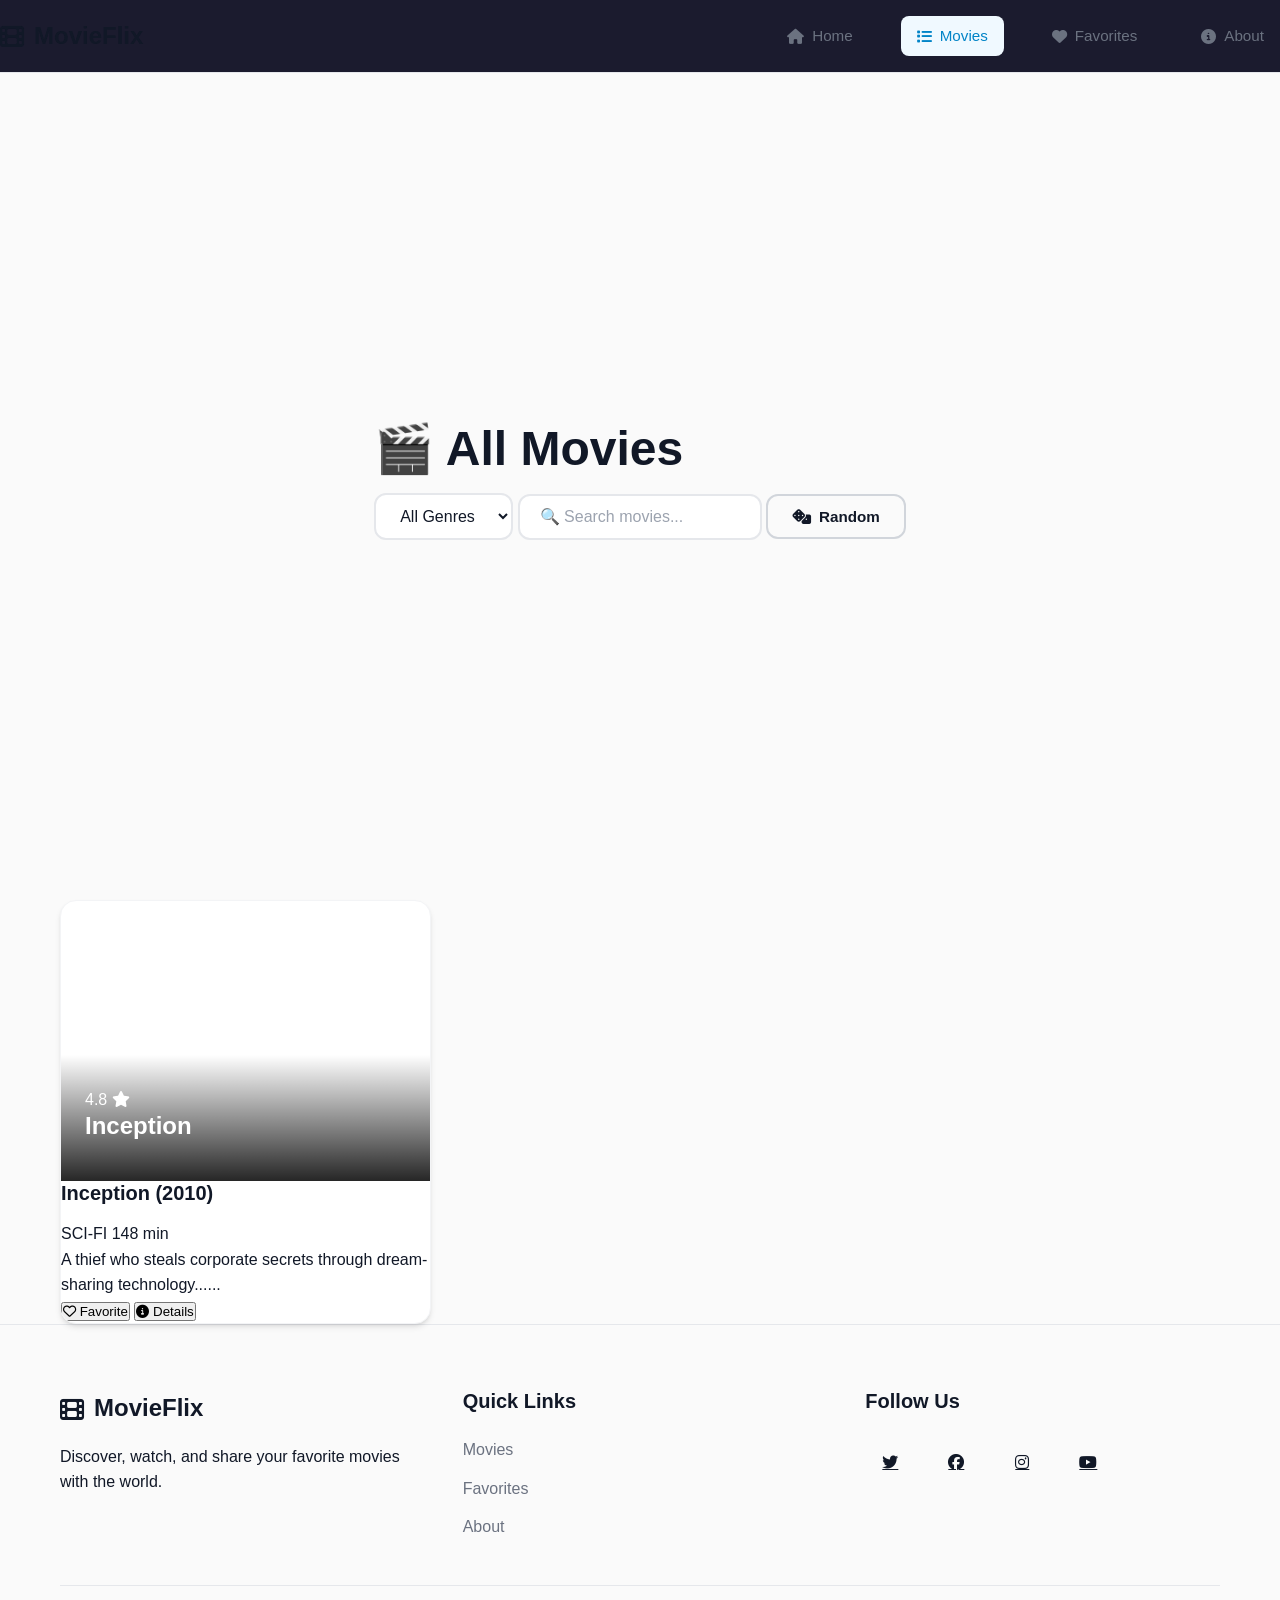
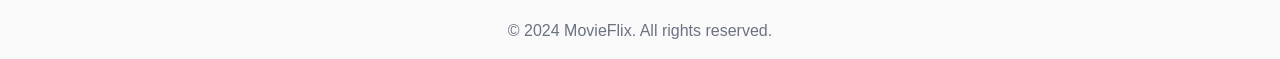
==== movies.html @ 7eb29150 "Add files via upload" ====
<!DOCTYPE html>
<html lang="en">
<head>
    <meta charset="UTF-8">
    <meta name="viewport" content="width=device-width, initial-scale=1.0">
    <title>Movies - MovieFlix</title>
    <link rel="stylesheet" href="css/style2.css">
    <link href="https://fonts.googleapis.com/css2?family=Poppins:wght@300;400;500;600;700&display=swap" rel="stylesheet">
    <link rel="stylesheet" href="https://cdnjs.cloudflare.com/ajax/libs/font-awesome/6.4.0/css/all.min.css">
</head>
<body>
    <!-- Same navbar as index.html -->
    <nav class="navbar">
        <div class="nav-container">
            <div class="nav-logo">
                <i class="fas fa-film"></i>
                <span>MovieFlix</span>
            </div>
            <ul class="nav-menu">
                <li class="nav-item">
                    <a href="index.html" class="nav-link"><i class="fas fa-home"></i> Home</a>
                </li>
                <li class="nav-item">
                    <a href="movies.html" class="nav-link active"><i class="fas fa-list"></i> Movies</a>
                </li>
                <li class="nav-item">
                    <a href="favorites.html" class="nav-link"><i class="fas fa-heart"></i> Favorites</a>
                </li>
                <li class="nav-item">
                    <a href="about.html" class="nav-link"><i class="fas fa-info-circle"></i> About</a>
                </li>
            </ul>
            <div class="hamburger">
                <span class="bar"></span>
                <span class="bar"></span>
                <span class="bar"></span>
            </div>
        </div>
    </nav>

    <main class="movies-page">
        <section class="hero movies-hero">
            <div class="container">
                <div class="movies-header">
                    <h1 class="movies-title">🎬 All Movies</h1>
                    <div class="movies-controls">
                        <select id="genreFilter" class="filter-select">
                            <option value="all">All Genres</option>
                            <option value="action">Action</option>
                            <option value="comedy">Comedy</option>
                            <option value="drama">Drama</option>
                            <option value="horror">Horror</option>
                            <option value="sci-fi">Sci-Fi</option>
                            <option value="romance">Romance</option>
                        </select>
                        <input type="text" id="searchInput" class="search-input" placeholder="🔍 Search movies...">
                        <button id="randomBtn" class="btn btn-secondary">
                            <i class="fas fa-dice"></i> Random
                        </button>
                    </div>
                </div>
            </div>
        </section>

        <section class="movies-grid-section">
            <div class="container">
                <div id="moviesGrid" class="movies-grid">
                    <!-- Movies loaded by JS -->
                </div>
                <div id="loadingSpinner" class="loading-spinner" style="display: none;">
                    <i class="fas fa-spinner fa-spin"></i>
                    <p>Loading movies...</p>
                </div>
                <div id="noResults" class="no-results" style="display: none;">
                    <i class="fas fa-search"></i>
                    <h3>No movies found</h3>
                    <p>Try adjusting your search or genre filter</p>
                </div>
            </div>
        </section>
    </main>

    <!-- Movie Modal -->
    <div id="movieModal" class="modal">
        <div class="modal-content">
            <span class="close">&times;</span>
            <div id="modalBody"></div>
        </div>
    </div>

    <!-- Same footer as index.html -->
    <footer class="footer">
        <div class="container">
            <div class="footer-content">
                <div class="footer-section">
                    <div class="footer-logo">
                        <i class="fas fa-film"></i>
                        <span>MovieFlix</span>
                    </div>
                    <p>Discover, watch, and share your favorite movies with the world.</p>
                </div>
                <div class="footer-section">
                    <h4>Quick Links</h4>
                    <ul>
                        <li><a href="movies.html">Movies</a></li>
                        <li><a href="favorites.html">Favorites</a></li>
                        <li><a href="about.html">About</a></li>
                    </ul>
                </div>
                <div class="footer-section">
                    <h4>Follow Us</h4>
                    <div class="social-links">
                        <a href="#"><i class="fab fa-twitter"></i></a>
                        <a href="#"><i class="fab fa-facebook"></i></a>
                        <a href="#"><i class="fab fa-instagram"></i></a>
                        <a href="#"><i class="fab fa-youtube"></i></a>
                    </div>
                </div>
            </div>
            <div class="footer-bottom">
                <p>&copy; 2024 MovieFlix. All rights reserved.</p>
            </div>
        </div>
    </footer>

    <script src="js/movies.js"></script>
    <script src="js/main.js"></script>
</body>
</html>
---- css/style2.css ----
* {
    margin: 0;
    padding: 0;
    box-sizing: border-box;
}

:root {
    /* Modern Clean Color Palette */
    --bg-primary: #fafafa;
    --bg-secondary: #ffffff;
    --bg-card: #ffffff;
    --bg-dark: #1a1a2e;
    --bg-glass: rgba(255, 255, 255, 0.85);
    
    /* Primary Colors */
    --primary-50: #f0f9ff;
    --primary-100: #e0f2fe;
    --primary-500: #0ea5e9;
    --primary-600: #0284c7;
    --primary-700: #0369a1;
    
    /* Gray Scale */
    --gray-50: #f9fafb;
    --gray-100: #f3f4f6;
    --gray-200: #e5e7eb;
    --gray-300: #d1d5db;
    --gray-400: #9ca3af;
    --gray-500: #6b7280;
    --gray-600: #4b5563;
    --gray-700: #374151;
    --gray-800: #1f2937;
    --gray-900: #111827;
    --gray-950: #030712;
    
    /* Success & Warning */
    --success-500: #10b981;
    --warning-500: #f59e0b;
    
    /* Text Colors */
    --text-primary: #111827;
    --text-secondary: #6b7280;
    --text-muted: #9ca3af;
    
    /* Border & Shadows */
    --border-light: #e5e7eb;
    --border-hover: #d1d5db;
    --shadow-sm: 0 1px 2px 0 rgb(0 0 0 / 0.05);
    --shadow-md: 0 4px 6px -1px rgb(0 0 0 / 0.1), 0 2px 4px -2px rgb(0 0 0 / 0.1);
    --shadow-lg: 0 10px 15px -3px rgb(0 0 0 / 0.1), 0 4px 6px -4px rgb(0 0 0 / 0.1);
    --shadow-xl: 0 20px 25px -5px rgb(0 0 0 / 0.1), 0 8px 10px -6px rgb(0 0 0 / 0.1);
}

html {
    scroll-behavior: smooth;
}

body {
    font-family: -apple-system, BlinkMacSystemFont, 'Segoe UI', 'Roboto', 'Oxygen', 'Ubuntu', sans-serif;
    background: var(--bg-primary);
    color: var(--text-primary);
    line-height: 1.6;
    overflow-x: hidden;
}

.container {
    max-width: 1200px;
    margin: 0 auto;
    padding: 0 20px;
}

/* Typography */
h1, h2, h3, h4, h5, h6 {
    font-weight: 700;
    line-height: 1.2;
    margin-bottom: 1rem;
}

h1 { font-size: clamp(2rem, 4vw, 3rem); }
h2 { font-size: clamp(1.5rem, 3vw, 2.25rem); }
h3 { font-size: 1.5rem; }
h4 { font-size: 1.25rem; }

/* Navigation - Clean Modern */
.navbar {
    position: fixed;
    top: 0;
    width: 100%;
    background: var(--bg-glass);
    backdrop-filter: blur(20px);
    border-bottom: 1px solid var(--border-light);
    z-index: 1000;
    padding: 1rem 0;
    transition: all 0.3s ease;
}

.nav-container {
    display: flex;
    justify-content: space-between;
    align-items: center;
}

.nav-logo {
    display: flex;
    align-items: center;
    gap: 10px;
    font-size: 1.5rem;
    font-weight: 700;
    color: var(--text-primary);
}

.nav-menu {
    display: flex;
    list-style: none;
    gap: 2rem;
    align-items: center;
}

.nav-link {
    color: var(--text-secondary);
    text-decoration: none;
    font-weight: 500;
    padding: 8px 16px;
    border-radius: 8px;
    transition: all 0.2s ease;
    display: flex;
    align-items: center;
    gap: 8px;
    font-size: 0.95rem;
}

.nav-link:hover,
.nav-link.active {
    color: var(--primary-600);
    background: var(--primary-50);
}

.hamburger {
    display: none;
    flex-direction: column;
    cursor: pointer;
    gap: 4px;
}

.bar {
    width: 24px;
    height: 3px;
    background: var(--text-primary);
    border-radius: 2px;
    transition: all 0.3s ease;
}

/* Hero Section - Clean */
.hero {
    min-height: 100vh;
    display: flex;
    align-items: center;
    padding: 140px 20px 80px;
}

.hero-content {
    flex: 1;
    max-width: 600px;
}

.hero-title {
    font-size: clamp(2.5rem, 5vw, 4rem);
    font-weight: 700;
    margin-bottom: 1.5rem;
    background: linear-gradient(135deg, var(--primary-600), var(--primary-500));
    -webkit-background-clip: text;
    -webkit-text-fill-color: transparent;
    background-clip: text;
}

.hero-subtitle {
    font-size: 1.25rem;
    color: var(--text-secondary);
    margin-bottom: 2.5rem;
    max-width: 500px;
}

/* Buttons - Modern Clean */
.btn {
    display: inline-flex;
    align-items: center;
    gap: 8px;
    padding: 12px 24px;
    border-radius: 12px;
    text-decoration: none;
    font-weight: 600;
    font-size: 0.95rem;
    transition: all 0.2s ease;
    border: 2px solid transparent;
    cursor: pointer;
}

.btn-primary {
    background: var(--primary-500);
    color: white;
    box-shadow: var(--shadow-md);
}

.btn-primary:hover {
    background: var(--primary-600);
    transform: translateY(-2px);
    box-shadow: var(--shadow-lg);
}

.btn-secondary {
    background: transparent;
    color: var(--text-primary);
    border-color: var(--gray-300);
}

.btn-secondary:hover {
    background: var(--gray-50);
    border-color: var(--primary-500);
    color: var(--primary-600);
}

.btn-danger {
    background: #ef4444;
    color: white;
    border-color: #ef4444;
}

.btn-danger:hover {
    background: #dc2626;
}

/* Cards - Ultra Clean */
.movie-card,
.feature-card,
.favorite-card {
    background: var(--bg-card);
    border-radius: 16px;
    overflow: hidden;
    box-shadow: var(--shadow-md);
    transition: all 0.3s cubic-bezier(0.4, 0, 0.2, 1);
    border: 1px solid var(--gray-100);
}

.movie-card:hover,
.feature-card:hover,
.favorite-card:hover {
    transform: translateY(-8px);
    box-shadow: var(--shadow-xl);
    border-color: var(--primary-100);
}

.movie-poster,
.favorite-poster {
    width: 100%;
    height: 280px;
    background: linear-gradient(135deg, var(--gray-200), var(--gray-300));
    position: relative;
    overflow: hidden;
}

.movie-overlay,
.favorite-overlay {
    position: absolute;
    bottom: 0;
    left: 0;
    right: 0;
    background: linear-gradient(transparent, rgba(0,0,0,0.85));
    padding: 2rem 1.5rem 1.5rem;
    color: white;
}

/* Sections */
.section {
    padding: 80px 0;
}

.section-header {
    display: flex;
    justify-content: space-between;
    align-items: center;
    margin-bottom: 3rem;
    flex-wrap: wrap;
    gap: 1rem;
}

.section-title {
    font-size: 2.25rem;
    font-weight: 700;
    color: var(--text-primary);
}

.view-all {
    color: var(--text-secondary);
    text-decoration: none;
    font-weight: 500;
    transition: color 0.2s ease;
}

.view-all:hover {
    color: var(--primary-600);
}

/* Grid Systems */
.movies-grid,
.features-grid,
.team-grid,
.features-detailed-grid {
    display: grid;
    grid-template-columns: repeat(auto-fill, minmax(320px, 1fr));
    gap: 24px;
}

/* Stats */
.stats-grid,
.story-stats {
    display: grid;
    grid-template-columns: repeat(auto-fit, minmax(200px, 1fr));
    gap: 2rem;
}

.stat-number {
    font-size: 3rem;
    font-weight: 700;
    color: var(--primary-600);
    line-height: 1;
}

.stat-label {
    font-size: 1.1rem;
    color: var(--text-secondary);
    font-weight: 500;
}

/* Features */
.feature-card,
.feature-detailed {
    padding: 2.5rem 2rem;
    text-align: center;
    border: 1px solid var(--gray-100);
}

.feature-icon,
.feature-icon-large {
    width: 72px;
    height: 72px;
    background: linear-gradient(135deg, var(--primary-500), var(--primary-600));
    border-radius: 16px;
    display: flex;
    align-items: center;
    justify-content: center;
    margin: 0 auto 1.5rem;
    color: white;
    font-size: 1.5rem;
}

.feature-icon-large {
    width: 96px;
    height: 96px;
    font-size: 2rem;
}

/* Favorites Page */
.favorites-hero {
    background: linear-gradient(135deg, var(--primary-500), var(--primary-600));
    padding: 140px 0 80px;
}

.favorites-header {
    display: flex;
    justify-content: space-between;
    align-items: center;
    flex-wrap: wrap;
    gap: 2rem;
}

.favorites-title {
    font-size: 3rem;
    display: flex;
    align-items: center;
    gap: 1rem;
    color: white;
}

.count-badge {
    background: var(--primary-100);
    color: var(--primary-700);
    padding: 8px 16px;
    border-radius: 20px;
    font-weight: 600;
    font-size: 1rem;
}

.favorites-actions {
    display: flex;
    gap: 1rem;
}

.empty-state {
    grid-column: 1 / -1;
    text-align: center;
    padding: 4rem 2rem;
    background: var(--gray-50);
    border-radius: 16px;
    border: 2px dashed var(--gray-200);
}

.empty-icon {
    font-size: 4rem;
    color: var(--gray-400);
    margin-bottom: 1.5rem;
}

.favorite-rating {
    background: var(--primary-500);
    color: white;
    padding: 6px 12px;
    border-radius: 16px;
    font-weight: 600;
    font-size: 0.875rem;
    display: inline-flex;
    align-items: center;
    gap: 4px;
}

.favorite-info {
    padding: 1.5rem;
}

.favorite-info h3 {
    margin-bottom: 0.75rem;
    font-size: 1.25rem;
}

.favorite-meta {
    display: flex;
    gap: 1rem;
    margin-bottom: 1rem;
    color: var(--text-secondary);
    font-size: 0.875rem;
}

.favorite-actions {
    display: flex;
    gap: 0.75rem;
    margin-top: 1.25rem;
}

.btn-remove-favorite {
    flex: 1;
    background: #ef4444;
    color: white;
    border: none;
    padding: 10px;
    border-radius: 8px;
    font-size: 0.875rem;
    cursor: pointer;
    transition: all 0.2s ease;
}

.btn-remove-favorite:hover {
    background: #dc2626;
}

/* About Page */
.about-hero {
    background: linear-gradient(135deg, var(--primary-500), var(--primary-600));
    text-align: center;
    padding: 140px 0 80px;
}

.about-title {
    font-size: 3.5rem;
    color: white;
    margin-bottom: 1rem;
}

.about-subtitle {
    font-size: 1.25rem;
    color: rgba(255,255,255,0.9);
}

.story-content {
    display: grid;
    grid-template-columns: 2fr 1fr;
    gap: 4rem;
    align-items: center;
}

.story-text h2 {
    font-size: 2.25rem;
    margin-bottom: 1.5rem;
    color: var(--text-primary);
}

.story-stats {
    display: flex;
    gap: 2rem;
    margin-top: 2rem;
    padding: 2rem;
    background: var(--bg-card);
    border-radius: 16px;
    box-shadow: var(--shadow-md);
}

.story-stats .stat {
    text-align: center;
}

.image-placeholder {
    width: 100%;
    height: 400px;
    background: linear-gradient(135deg, var(--gray-100), var(--gray-200));
    border-radius: 16px;
    display: flex;
    align-items: center;
    justify-content: center;
    font-size: 6rem;
    color: var(--gray-400);
}

.features-detailed-grid {
    display: grid;
    grid-template-columns: repeat(auto-fit, minmax(280px, 1fr));
    gap: 2rem;
    margin-top: 4rem;
}

.team-grid {
    display: grid;
    grid-template-columns: repeat(auto-fit, minmax(250px, 1fr));
    gap: 2rem;
    margin-top: 4rem;
}

.team-member {
    text-align: center;
    padding: 2rem;
    background: var(--bg-card);
    border-radius: 16px;
    box-shadow: var(--shadow-md);
    transition: all 0.3s ease;
    border: 1px solid var(--gray-100);
}

.team-member:hover {
    transform: translateY(-8px);
    box-shadow: var(--shadow-xl);
}

.team-avatar {
    width: 100px;
    height: 100px;
    background: var(--primary-500);
    border-radius: 50%;
    display: flex;
    align-items: center;
    justify-content: center;
    margin: 0 auto 1rem;
    font-size: 2.5rem;
    color: white;
}

.team-social {
    display: flex;
    justify-content: center;
    gap: 1rem;
    margin-top: 1rem;
}

.team-social a {
    width: 40px;
    height: 40px;
    background: var(--gray-100);
    border-radius: 50%;
    display: flex;
    align-items: center;
    justify-content: center;
    color: var(--gray-700);
    transition: all 0.2s ease;
}

.team-social a:hover {
    background: var(--primary-500);
    color: white;
    transform: translateY(-2px);
}

.cta-section {
    background: linear-gradient(135deg, var(--primary-500), var(--primary-600));
    padding: 6rem 0;
    text-align: center;
    color: white;
}

.cta-content h2 {
    font-size: 2.75rem;
    margin-bottom: 1rem;
}

.cta-content p {
    font-size: 1.25rem;
    margin-bottom: 3rem;
    opacity: 0.95;
}

.cta-buttons {
    display: flex;
    justify-content: center;
    gap: 1.5rem;
    flex-wrap: wrap;
}

.cta-buttons .btn-primary {
    background: white;
    color: var(--primary-600);
}

.cta-buttons .btn-primary:hover {
    background: var(--gray-50);
}

/* Forms & Inputs */
.search-input,
.filter-select {
    padding: 12px 20px;
    border: 2px solid var(--gray-200);
    border-radius: 12px;
    font-size: 1rem;
    transition: all 0.2s ease;
    background: var(--bg-card);
    color: var(--text-primary);
}

.search-input:focus,
.filter-select:focus {
    outline: none;
    border-color: var(--primary-500);
    box-shadow: 0 0 0 3px var(--primary-100);
}

.search-input::placeholder {
    color: var(--gray-400);
}

/* Loading */
.loading-spinner {
    display: flex;
    flex-direction: column;
    align-items: center;
    gap: 1rem;
    padding: 4rem 2rem;
    color: var(--gray-500);
}

.loading-spinner i {
    font-size: 2rem;
    color: var(--primary-500);
}

/* Modal */
.modal {
    display: none;
    position: fixed;
    z-index: 2000;
    left: 0;
    top: 0;
    width: 100%;
    height: 100%;
    background: rgba(0,0,0,0.5);
    backdrop-filter: blur(8px);
    align-items: center;
    justify-content: center;
}

.modal-content {
    background: var(--bg-card);
    border-radius: 20px;
    max-width: 800px;
    width: 90%;
    max-height: 90vh;
    overflow-y: auto;
    margin: 2rem;
    box-shadow: var(--shadow-xl);
    border: 1px solid var(--gray-200);
}

.close {
    position: absolute;
    right: 20px;
    top: 20px;
    font-size: 1.75rem;
    color: var(--gray-500);
    cursor: pointer;
    padding: 8px;
    border-radius: 50%;
    transition: all 0.2s ease;
}

.close:hover {
    background: var(--gray-100);
    color: var(--gray-700);
}

.modal-poster {
    height: 350px;
    background-size: cover;
    background-position: center;
    border-radius: 20px 20px 0 0;
}

.modal-content > div {
    padding: 2rem;
}

.modal-content h2 {
    font-size: 2rem;
    margin-bottom: 1rem;
}

.modal-content h2 span {
    font-size: 1.125rem;
    color: var(--gray-600);
}

.modal-rating {
    font-size: 1.25rem;
    font-weight: 600;
    color: var(--warning-500);
    margin-bottom: 1.5rem;
}

.modal-meta {
    display: flex;
    flex-wrap: wrap;
    gap: 1rem;
    margin-bottom: 1.5rem;
    color: var(--text-secondary);
    font-size: 0.95rem;
}

.modal-actions {
    display: flex;
    gap: 1rem;
    flex-wrap: wrap;
}

/* Footer */
.footer {
    background: var(--dark-bg);
    padding: 4rem 0 1rem;
    border-top: 1px solid var(--border-light);
}

.footer-content {
    display: grid;
    grid-template-columns: repeat(auto-fit, minmax(250px, 1fr));
    gap: 3rem;
    margin-bottom: 2rem;
}

.footer-logo {
    display: flex;
    align-items: center;
    gap: 10px;
    font-size: 1.5rem;
    font-weight: 700;
    margin-bottom: 1rem;
}

.footer-section h4 {
    margin-bottom: 1.5rem;
    font-weight: 600;
}

.footer-section ul {
    list-style: none;
}

.footer-section ul li {
    margin-bottom: 0.8rem;
}

.footer-section ul li a {
    color: var(--text-secondary);
    text-decoration: none;
    transition: color 0.3s ease;
}

.footer-section ul li a:hover {
    color: var(--text-primary);
}

.social-links {
    display: flex;
    gap: 1rem;
}

.social-links a {
    width: 50px;
    height: 50px;
    background: var(--glass-bg);
    border-radius: 50%;
    display: flex;
    align-items: center;
    justify-content: center;
    color: var(--text-primary);
    transition: all 0.3s ease;
}

.social-links a:hover {
    background: var(--accent-gradient);
    transform: translateY(-3px);
}

.footer-bottom {
    text-align: center;
    padding-top: 2rem;
    border-top: 1px solid var(--border-light);
    color: var(--text-secondary);
}

/* Animations - Subtle */
@keyframes fadeInUp {
    from {
        opacity: 0;
        transform: translateY(24px);
    }
    to {
        opacity: 1;
        transform: translateY(0);
    }
}

@keyframes float {
    0%, 100% { transform: translateY(0); }
    50% { transform: translateY(-12px); }
}

/* Responsive */
@media (max-width: 768px) {
    .hamburger { display: flex; }
    
    .nav-menu {
        position: fixed;
        left: -100%;
        top: 70px;
        flex-direction: column;
        background: var(--bg-glass);
        width: 100%;
        text-align: center;
        padding: 2rem 0;
        border-radius: 0 0 20px 20px;
        box-shadow: var(--shadow-lg);
    }
    
    .nav-menu.active { left: 0; }
    
    .hero { flex-direction: column; text-align: center; padding: 120px 20px 60px; }
    
    .section-header { flex-direction: column; gap: 1rem; text-align: center; }
    
    .favorites-header,
    .story-content { flex-direction: column; text-align: center; }
    
    .cta-buttons { flex-direction: column; align-items: center; }
    
    .story-stats { flex-direction: column; gap: 1.5rem; }
}

@media (max-width: 480px) {
    .container { padding: 0 16px; }
    
    .btn { padding: 12px 20px; font-size: 0.9rem; }
}
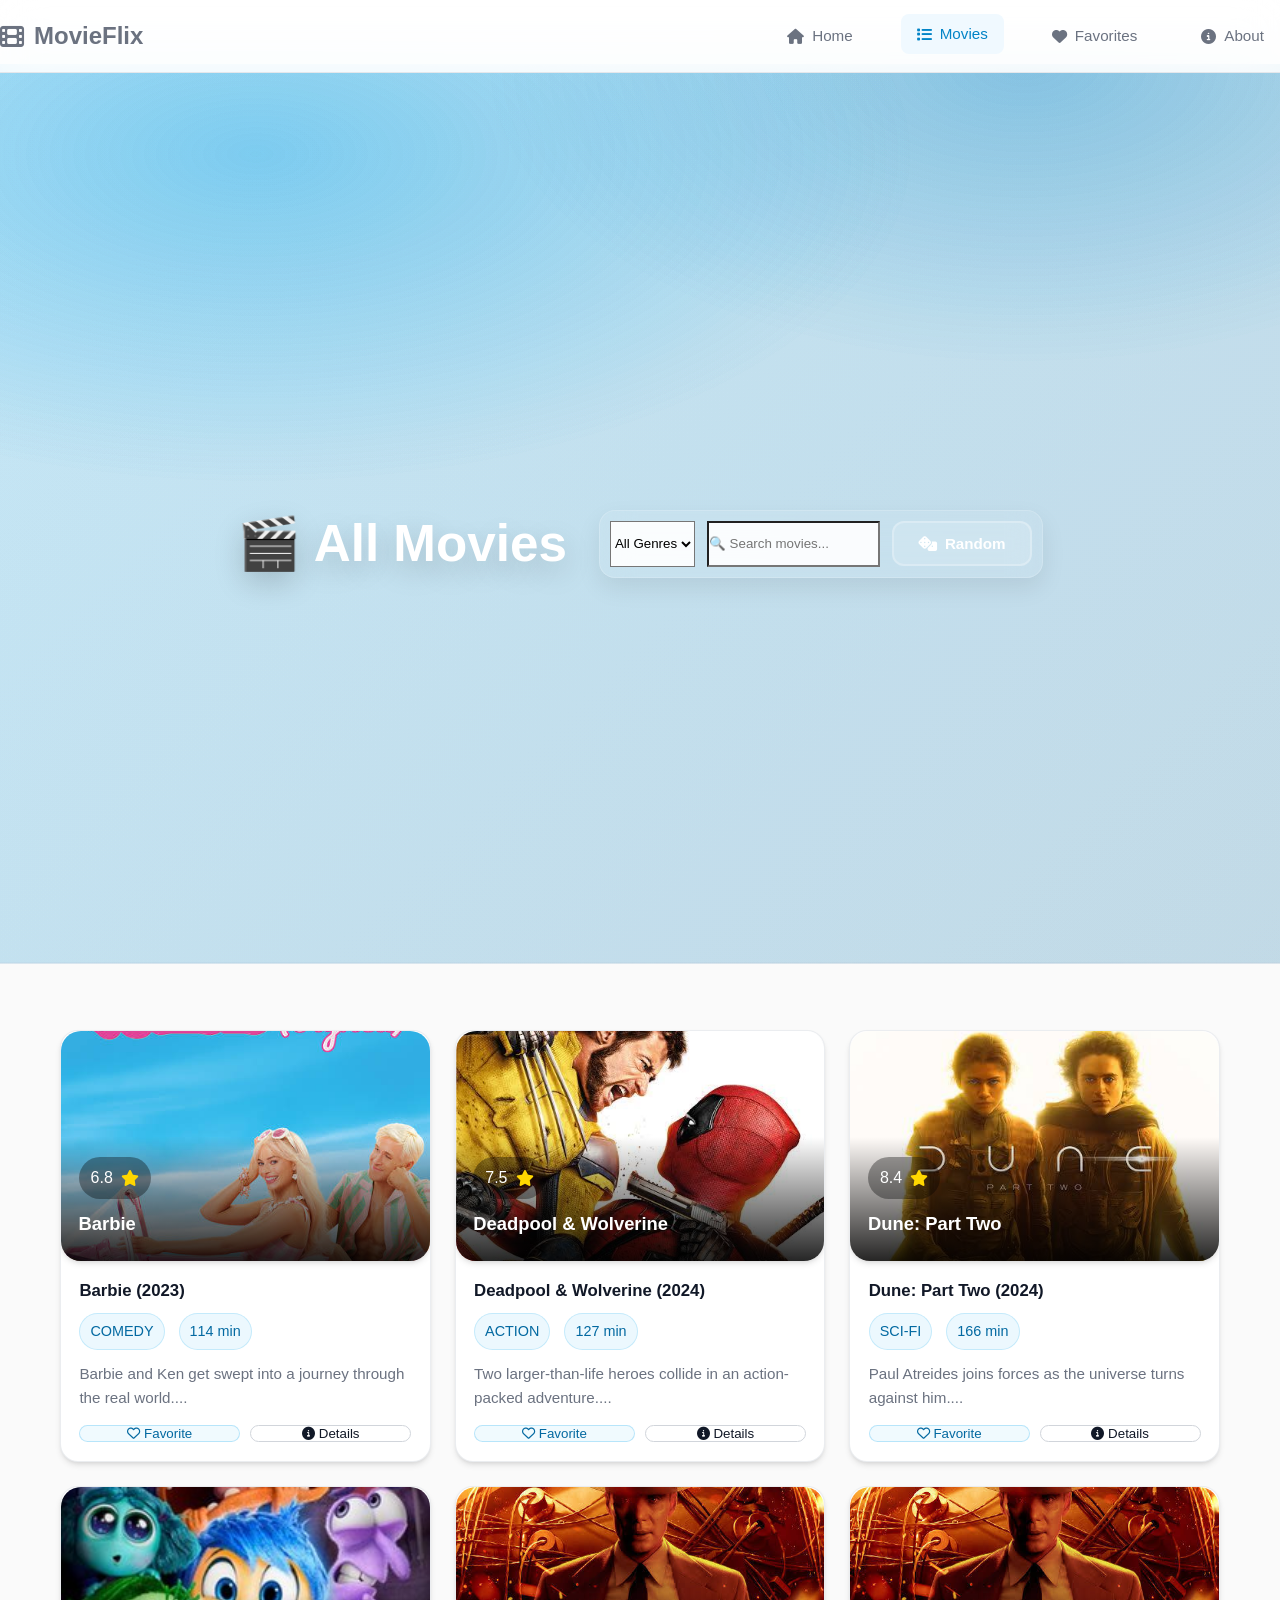
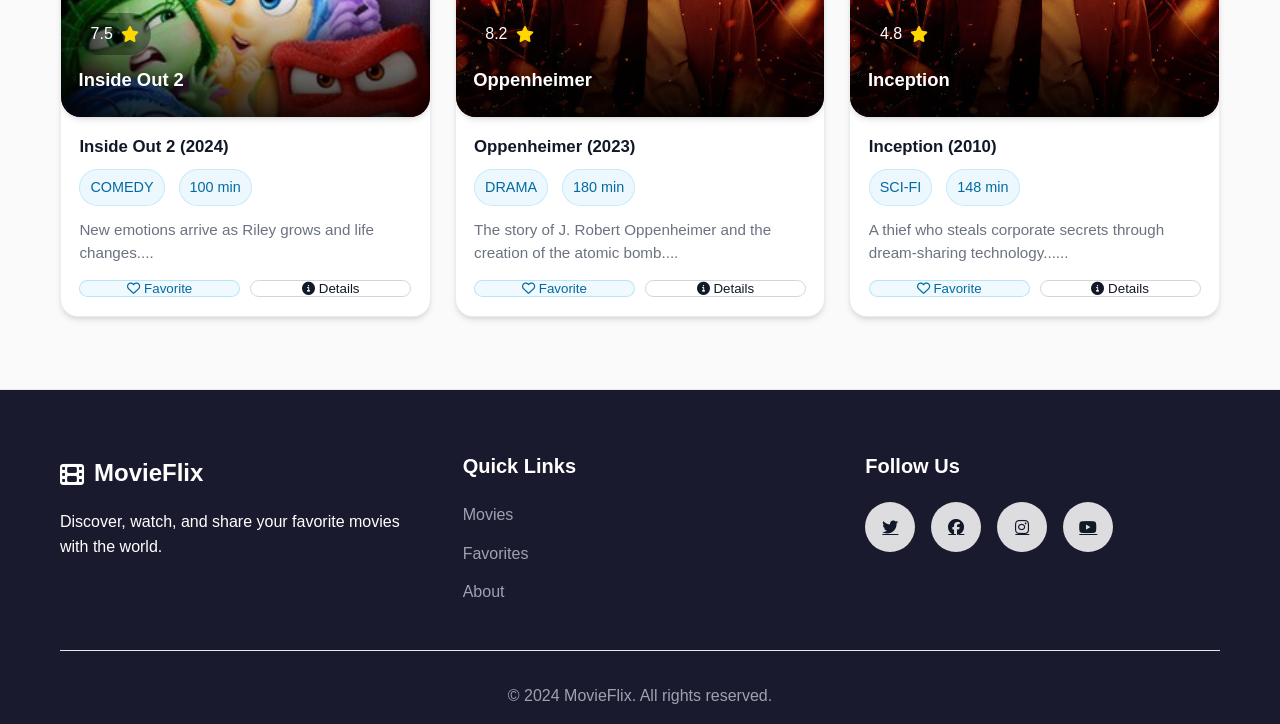
==== commit 2684c978: "Remove style2.css and add movies CSS Delete legacy css/style2.css and consolidate styles by adding a" ====
--- a/movies.html
+++ b/movies.html
@@ -4,7 +4,7 @@
     <meta charset="UTF-8">
     <meta name="viewport" content="width=device-width, initial-scale=1.0">
     <title>Movies - MovieFlix</title>
-    <link rel="stylesheet" href="css/style2.css">
+    <link rel="stylesheet" href="css/style.css">
     <link href="https://fonts.googleapis.com/css2?family=Poppins:wght@300;400;500;600;700&display=swap" rel="stylesheet">
     <link rel="stylesheet" href="https://cdnjs.cloudflare.com/ajax/libs/font-awesome/6.4.0/css/all.min.css">
 </head>
--- a/css/style.css
+++ b/css/style.css
@@ -0,0 +1,1333 @@
+* {
+    margin: 0;
+    padding: 0;
+    box-sizing: border-box;
+}
+:root {
+    /* Your existing colors - unchanged */
+    --bg-primary: #fafafa;
+    --bg-secondary: #ffffff;
+    --bg-card: #ffffff;
+    --bg-dark: #1a1a2e;
+    --bg-glass: rgba(255, 255, 255, 0.85);
+    
+    /* Primary Colors */
+    --primary-50: #f0f9ff;
+    --primary-100: #e0f2fe;
+    --primary-500: #0ea5e9;
+    --primary-600: #0284c7;
+    --primary-700: #0369a1;
+    
+    /* Gray Scale */
+    --gray-50: #f9fafb;
+    --gray-100: #f3f4f6;
+    --gray-200: #e5e7eb;
+    --gray-300: #d1d5db;
+    --gray-400: #9ca3af;
+    --gray-500: #6b7280;
+    --gray-600: #4b5563;
+    --gray-700: #374151;
+    --gray-800: #1f2937;
+    --gray-900: #111827;
+    --gray-950: #030712;
+    
+    /* Success & Warning */
+    --success-500: #10b981;
+    --warning-500: #f59e0b;
+    
+    /* Text Colors */
+    --text-primary: #111827;
+    --text-secondary: #6b7280;
+    --text-muted: #9ca3af;
+    
+    /* Border & Shadows */
+    --border-light: #e5e7eb;
+    --border-hover: #d1d5db;
+    --shadow-sm: 0 1px 2px 0 rgb(0 0 0 / 0.05);
+    --shadow-md: 0 4px 6px -1px rgb(0 0 0 / 0.1), 0 2px 4px -2px rgb(0 0 0 / 0.1);
+    --shadow-lg: 0 10px 15px -3px rgb(0 0 0 / 0.1), 0 4px 6px -4px rgb(0 0 0 / 0.1);
+    --shadow-xl: 0 20px 25px -5px rgb(0 0 0 / 0.1), 0 8px 10px -6px rgb(0 0 0 / 0.1);
+    
+    /* NEW: Added these gradients using your existing colors */
+    --primary-gradient: linear-gradient(135deg, var(--primary-500) 0%, var(--primary-600) 50%, var(--primary-700) 100%);
+    --accent-gradient: linear-gradient(135deg, var(--primary-100) 0%, var(--primary-50) 50%, var(--primary-500) 100%);
+    --glass-bg: var(--bg-glass);
+    --dark-bg: var(--bg-dark);
+    --shadow-hover: var(--shadow-xl);
+    --shadow: var(--shadow-md);
+}
+
+html {
+    scroll-behavior: smooth;
+}
+
+body {
+    font-family: -apple-system, BlinkMacSystemFont, 'Segoe UI', 'Roboto', 'Oxygen', 'Ubuntu', sans-serif;
+    background: var(--bg-primary);
+    color: var(--text-primary);
+    line-height: 1.6;
+    overflow-x: hidden;
+}
+
+.container {
+    max-width: 1200px;
+    margin: 0 auto;
+    padding: 0 20px;
+}
+
+/* Typography */
+h1, h2, h3, h4, h5, h6 {
+    font-weight: 700;
+    line-height: 1.2;
+    margin-bottom: 1rem;
+    color: var(--text-primary);
+}
+
+h1 { font-size: clamp(2rem, 4vw, 3rem); }
+h2 { font-size: clamp(1.5rem, 3vw, 2.25rem); }
+h3 { font-size: 1.5rem; }
+h4 { font-size: 1.25rem; }
+
+/* Navigation */
+.navbar {
+    position: fixed;
+    top: 0;
+    width: 100%;
+    background: var(--bg-glass);
+    backdrop-filter: blur(20px);
+    border-bottom: 1px solid var(--border-light);
+    z-index: 1000;
+    padding: 1rem 0;
+    transition: all 0.3s ease;
+}
+
+.nav-container {
+    display: flex;
+    justify-content: space-between;
+    align-items: center;
+}
+
+.nav-logo {
+    display: flex;
+    align-items: center;
+    gap: 10px;
+    font-size: 1.5rem;
+    font-weight: 700;
+    color: var(--text-secondary);
+}
+
+.nav-menu {
+    display: flex;
+    list-style: none;
+    gap: 2rem;
+    align-items: center;
+}
+
+.nav-link {
+    color: var(--text-secondary);
+    text-decoration: none;
+    font-weight: 500;
+    padding: 8px 16px;
+    border-radius: 8px;
+    transition: all 0.2s ease;
+    display: flex;
+    align-items: center;
+    gap: 8px;
+    font-size: 0.95rem;
+}
+
+.nav-link:hover,
+.nav-link.active {
+    color: var(--primary-600);
+    background: var(--primary-50);
+    transform: translateY(-2px);
+}
+
+.hamburger {
+    display: none;
+    flex-direction: column;
+    cursor: pointer;
+    gap: 4px;
+}
+
+.bar {
+    width: 24px;
+    height: 3px;
+    background: var(--text-primary);
+    border-radius: 2px;
+    transition: all 0.3s ease;
+}
+
+/* Hero Section */
+.hero {
+    min-height: 100vh;
+    display: flex;
+    align-items: center;
+    padding: 140px 20px 80px;
+    position: relative;
+    overflow: hidden;
+}
+
+.hero::before {
+    content: '';
+    position: absolute;
+    top: 0;
+    left: 0;
+    right: 0;
+    bottom: 0;
+    background: var(--primary-gradient);
+    z-index: -1;
+}
+
+.hero-content {
+    flex: 1;
+    max-width: 600px;
+    z-index: 2;
+}
+
+.hero-title {
+    font-size: clamp(2.5rem, 5vw, 4rem);
+    font-weight: 700;
+    line-height: 1.2;
+    margin-bottom: 1.5rem;
+    animation: fadeInUp 1s ease;
+}
+
+.gradient-text {
+    background: var(--accent-gradient);
+    -webkit-background-clip: text;
+    -webkit-text-fill-color: transparent;
+    background-clip: text;
+}
+
+.hero-subtitle {
+    font-size: 1.3rem;
+    line-height: 1.6;
+    margin-bottom: 2.5rem;
+    color: var(--text-secondary);
+    animation: fadeInUp 1s ease 0.2s both;
+}
+
+.hero-buttons {
+    display: flex;
+    gap: 1.5rem;
+    flex-wrap: wrap;
+    animation: fadeInUp 1s ease 0.4s both;
+}
+
+.btn {
+    display: inline-flex;
+    align-items: center;
+    gap: 8px;
+    padding: 12px 24px;
+    border-radius: 12px;
+    text-decoration: none;
+    font-weight: 600;
+    font-size: 0.95rem;
+    transition: all 0.2s ease;
+    border: 2px solid transparent;
+    cursor: pointer;
+}
+
+.btn-primary {
+    background: var(--primary-500);
+    color: white;
+    box-shadow: var(--shadow-md);
+}
+
+.btn-primary:hover {
+    background: var(--primary-600);
+    transform: translateY(-2px);
+    box-shadow: var(--shadow-lg);
+}
+
+.btn-secondary {
+    background: transparent;
+    color: var(--text-primary);
+    border-color: var(--gray-300);
+}
+
+.btn-secondary:hover {
+    background: var(--gray-50);
+    border-color: var(--primary-500);
+    color: var(--primary-600);
+}
+
+.btn-danger {
+    background: #ef4444;
+    color: white;
+    border-color: #ef4444;
+}
+
+.btn-danger:hover {
+    background: #dc2626;
+}
+
+.hero-image {
+    flex: 1;
+    display: flex;
+    justify-content: center;
+    align-items: center;
+    position: relative;
+}
+
+.floating-cards {
+    position: relative;
+    width: 500px;
+    height: 600px;
+}
+
+.card-float {
+    position: absolute;
+    width: 240px;
+    height: 360px;
+    background-size: cover !important;
+    background-position: center !important;
+    border-radius: 20px;
+    box-shadow: var(--shadow-lg);
+    animation: float 7s ease-in-out infinite;
+    border: 1px solid var(--border-light);
+    overflow: hidden;
+    transition: all 0.4s cubic-bezier(0.175, 0.885, 0.32, 1.275);
+}
+
+.card-float::before {
+    content: '';
+    position: absolute;
+    inset: 0;
+    background: linear-gradient(135deg, 
+        rgba(255,255,255,0.15) 0%, 
+        transparent 50%);
+    opacity: 0;
+    transition: opacity 0.4s ease;
+    pointer-events: none;
+}
+
+.card-float:hover::before {
+    opacity: 1;
+}
+
+.card-float:hover {
+    transform: scale(1.05) !important;
+    z-index: 10;
+    box-shadow: var(--shadow-xl);
+}
+
+.card-float.delay-1 {
+    animation-delay: -2s;
+    top: 5%;
+    right: -30px;
+    transform: rotate(4deg);
+}
+
+.card-float.delay-2 {
+    animation-delay: -4s;
+    top: 45%;
+    left: 5%;
+    transform: rotate(-2deg);
+}
+
+@keyframes float {
+    0%, 100% { 
+        transform: translateY(0px) rotate(var(--rotate, 0deg)); 
+    }
+    33% { 
+        transform: translateY(-20px) rotate(calc(var(--rotate, 0deg) + 1deg)); 
+    }
+    66% { 
+        transform: translateY(-10px) rotate(calc(var(--rotate, 0deg) - 1deg)); 
+    }
+}
+
+/* Sections */
+.section {
+    padding: 100px 0;
+}
+
+.section-header {
+    display: flex;
+    justify-content: space-between;
+    align-items: center;
+    margin-bottom: 4rem;
+}
+
+.section-title {
+    font-size: 2.5rem;
+    font-weight: 700;
+}
+
+.view-all {
+    color: var(--text-secondary);
+    text-decoration: none;
+    font-weight: 500;
+    transition: color 0.3s ease;
+}
+
+.view-all:hover {
+    color: var(--primary-600);
+}
+
+/* Trending Slider */
+.movies-slider {
+    overflow: hidden;
+    border-radius: 20px;
+}
+
+.slider-track {
+    display: flex;
+    transition: transform 0.5s ease;
+}
+
+.movie-slide {
+    min-width: 280px;
+    margin-right: 20px;
+    cursor: pointer;
+    transition: all 0.3s ease;
+}
+
+.movie-slide:hover {
+    transform: translateY(-10px);
+}
+
+.movie-poster {
+    width: 100%;
+    height: 280px;
+    background-size: cover;
+    background-position: center;
+    border-radius: 20px;
+    position: relative;
+    overflow: hidden;
+    box-shadow: var(--shadow-md);
+}
+
+.movie-overlay {
+    position: absolute;
+    bottom: 0;
+    left: 0;
+    right: 0;
+    background: linear-gradient(transparent, rgba(0,0,0,0.85));
+    padding: 2rem 1.5rem 1.5rem;
+}
+
+.movie-title {
+    font-size: 1.3rem;
+    font-weight: 600;
+    margin-bottom: 0.5rem;
+    color: white;
+}
+
+.movie-meta {
+    display: flex;
+    gap: 1rem;
+    font-size: 0.9rem;
+    color: var(--gray-100);
+}
+
+/* Features */
+.features-grid {
+    display: grid;
+    grid-template-columns: repeat(auto-fit, minmax(300px, 1fr));
+    gap: 2rem;
+}
+
+.feature-card {
+    background: var(--bg-glass);
+    backdrop-filter: blur(20px);
+    padding: 3rem 2rem;
+    border-radius: 20px;
+    text-align: center;
+    border: 1px solid var(--border-light);
+    transition: all 0.3s ease;
+}
+
+.feature-card:hover {
+    transform: translateY(-10px);
+    box-shadow: var(--shadow-lg);
+}
+
+.feature-icon {
+    width: 80px;
+    height: 80px;
+    background: var(--primary-gradient);
+    border-radius: 50%;
+    display: flex;
+    align-items: center;
+    justify-content: center;
+    margin: 0 auto 1.5rem;
+    font-size: 2rem;
+    box-shadow: var(--shadow-md);
+    color: white;
+}
+
+.feature-card h3 {
+    font-size: 1.5rem;
+    margin-bottom: 1rem;
+    font-weight: 600;
+}
+
+/* Stats */
+.stats {
+    background: var(--primary-gradient);
+    padding: 4rem 0;
+}
+
+.stats-grid {
+    display: grid;
+    grid-template-columns: repeat(auto-fit, minmax(200px, 1fr));
+    gap: 3rem;
+    text-align: center;
+}
+
+.stat-number {
+    font-size: 3.5rem;
+    font-weight: 700;
+    background: var(--accent-gradient);
+    -webkit-background-clip: text;
+    -webkit-text-fill-color: transparent;
+    background-clip: text;
+    margin-bottom: 0.5rem;
+}
+
+.stat-label {
+    font-size: 1.1rem;
+    color: var(--gray-100);
+    font-weight: 500;
+}
+
+/* Footer */
+.footer {
+    background: var(--bg-dark);
+    padding: 4rem 0 1rem;
+    border-top: 1px solid var(--border-light);
+    color: white;
+}
+
+.footer-content {
+    display: grid;
+    grid-template-columns: repeat(auto-fit, minmax(250px, 1fr));
+    gap: 3rem;
+    margin-bottom: 2rem;
+}
+
+.footer-logo {
+    display: flex;
+    align-items: center;
+    gap: 10px;
+    font-size: 1.5rem;
+    font-weight: 700;
+    margin-bottom: 1rem;
+    color: white;
+}
+
+.footer-section h4 {
+    margin-bottom: 1.5rem;
+    font-weight: 600;
+    color: white;
+}
+
+.footer-section ul {
+    list-style: none;
+}
+
+.footer-section ul li {
+    margin-bottom: 0.8rem;
+}
+
+.footer-section ul li a {
+    color: var(--gray-400);
+    text-decoration: none;
+    transition: color 0.3s ease;
+}
+
+.footer-section ul li a:hover {
+    color: var(--primary-100);
+}
+
+.social-links {
+    display: flex;
+    gap: 1rem;
+}
+
+.social-links a {
+    width: 50px;
+    height: 50px;
+    background: var(--bg-glass);
+    border-radius: 50%;
+    display: flex;
+    align-items: center;
+    justify-content: center;
+    color: var(--text-primary);
+    transition: all 0.3s ease;
+}
+
+.social-links a:hover {
+    background: var(--primary-gradient);
+    transform: translateY(-3px);
+    color: white;
+}
+
+.footer-bottom {
+    text-align: center;
+    padding-top: 2rem;
+    border-top: 1px solid var(--border-light);
+    color: var(--gray-400);
+}
+
+/* Favorites Page */
+.favorites-hero {
+    background: linear-gradient(135deg, #ff6b6b 0%, #feca57 100%);
+    padding: 140px 0 80px;
+}
+
+.favorites-header {
+    display: flex;
+    justify-content: space-between;
+    align-items: center;
+    flex-wrap: wrap;
+    gap: 2rem;
+}
+
+.favorites-title {
+    font-size: 3.5rem;
+    display: flex;
+    align-items: center;
+    gap: 1rem;
+}
+
+.count-badge {
+    background: rgba(255,255,255,0.2);
+    padding: 8px 16px;
+    border-radius: 25px;
+    font-size: 1.2rem;
+    font-weight: 600;
+}
+
+.favorites-actions {
+    display: flex;
+    gap: 1rem;
+}
+
+.btn-danger {
+    background: rgba(255, 68, 68, 0.9);
+    color: white;
+    border: none;
+}
+
+.btn-danger:hover {
+    background: rgba(255, 68, 68, 1);
+}
+
+.empty-state {
+    text-align: center;
+    padding: 4rem 2rem;
+    background: var(--glass-bg);
+    border-radius: 20px;
+    border: 1px solid var(--border-light);
+}
+
+.empty-icon {
+    font-size: 6rem;
+    color: rgba(255,255,255,0.3);
+    margin-bottom: 2rem;
+}
+
+.favorite-card {
+    background: var(--glass-bg);
+    border-radius: 20px;
+    overflow: hidden;
+    transition: all 0.3s ease;
+    backdrop-filter: blur(20px);
+    border: 1px solid var(--border-light);
+}
+
+.favorite-card:hover {
+    transform: translateY(-10px);
+    box-shadow: var(--shadow-hover);
+}
+
+.favorite-poster {
+    height: 300px;
+    background-size: cover;
+    background-position: center;
+    position: relative;
+}
+
+.favorite-overlay {
+    position: absolute;
+    bottom: 0;
+    left: 0;
+    right: 0;
+    background: linear-gradient(transparent, rgba(0,0,0,0.9));
+    padding: 1.5rem;
+}
+
+.favorite-rating {
+    background: var(--accent-gradient);
+    color: white;
+    padding: 8px 16px;
+    border-radius: 20px;
+    font-weight: 600;
+    display: inline-flex;
+    align-items: center;
+    gap: 5px;
+    margin-bottom: 1rem;
+}
+
+.favorite-info {
+    padding: 2rem;
+}
+
+.favorite-info h3 {
+    margin-bottom: 1rem;
+    font-size: 1.4rem;
+}
+
+.favorite-meta {
+    display: flex;
+    gap: 1rem;
+    margin-bottom: 1rem;
+    color: var(--text-secondary);
+}
+
+.favorite-actions {
+    display: flex;
+    gap: 1rem;
+    margin-top: 1.5rem;
+}
+
+.btn-remove-favorite {
+    flex: 1;
+    background: rgba(255, 68, 68, 0.8);
+    color: white;
+    border: none;
+    padding: 12px;
+    border-radius: 10px;
+    cursor: pointer;
+    transition: all 0.3s ease;
+}
+
+.btn-remove-favorite:hover {
+    background:#dc2626;
+}
+
+/* About Page */
+.about-hero {
+    background: linear-gradient(135deg, var(--primary-500), var(--primary-600));
+    text-align: center;
+    padding: 140px 0 80px;
+}
+
+.about-title {
+    font-size: 4rem;
+    margin-bottom: 1rem;
+}
+
+.about-subtitle {
+    font-size: 1.4rem;
+    color: var(--text-secondary);
+}
+
+.story-content {
+    display: grid;
+    grid-template-columns: 2fr 1fr;
+    gap: 4rem;
+    align-items: center;
+}
+
+.story-text h2 {
+    font-size: 2.5rem;
+    margin-bottom: 2rem;
+}
+
+.story-stats {
+    display: flex;
+    gap: 3rem;
+    margin-top: 3rem;
+    padding: 2rem;
+    background: var(--glass-bg);
+    border-radius: 20px;
+    backdrop-filter: blur(20px);
+}
+
+.story-stats .stat {
+    text-align: center;
+}
+
+.story-stats .stat-number {
+    font-size: 3rem;
+    font-weight: 700;
+}
+
+.image-placeholder {
+    width: 100%;
+    height: 400px;
+    background: var(--glass-bg);
+    border-radius: 20px;
+    display: flex;
+    align-items: center;
+    justify-content: center;
+    font-size: 8rem;
+    color: rgba(255,255,255,0.3);
+}
+
+.features-detailed-grid {
+    display: grid;
+    grid-template-columns: repeat(auto-fit, minmax(280px, 1fr));
+    gap: 2rem;
+    margin-top: 4rem;
+}
+
+.feature-detailed {
+    text-align: center;
+    padding: 3rem 2rem;
+    background: var(--glass-bg);
+    border-radius: 20px;
+    backdrop-filter: blur(20px);
+    transition: all 0.3s ease;
+}
+
+.feature-detailed:hover {
+    transform: translateY(-10px);
+}
+
+.feature-icon-large {
+    width: 100px;
+    height: 100px;
+    background: var(--accent-gradient);
+    border-radius: 50%;
+    display: flex;
+    align-items: center;
+    justify-content: center;
+    margin: 0 auto 2rem;
+    font-size: 2.5rem;
+    box-shadow: var(--shadow);
+}
+
+.team-grid {
+    display: grid;
+    grid-template-columns: repeat(auto-fit, minmax(250px, 1fr));
+    gap: 2rem;
+    margin-top: 4rem;
+}
+
+.team-member {
+    text-align: center;
+    padding: 2rem;
+    background: var(--glass-bg);
+    border-radius: 20px;
+    backdrop-filter: blur(20px);
+    transition: all 0.3s ease;
+}
+
+.team-member:hover {
+    transform: translateY(-10px);
+}
+
+.team-avatar {
+    width: 120px;
+    height: 120px;
+    background: var(--accent-gradient);
+    border-radius: 50%;
+    display: flex;
+    align-items: center;
+    justify-content: center;
+    margin: 0 auto 1.5rem;
+    font-size: 3rem;
+    color: white;
+}
+
+.team-social {
+    display: flex;
+    justify-content: center;
+    gap: 1rem;
+    margin-top: 1.5rem;
+}
+
+.team-social a {
+    width: 45px;
+    height: 45px;
+    background: rgba(255,255,255,0.1);
+    border-radius: 50%;
+    display: flex;
+    align-items: center;
+    justify-content: center;
+    color: var(--text-primary);
+    transition: all 0.3s ease;
+}
+
+.team-social a:hover {
+    background: var(--accent-gradient);
+    transform: translateY(-3px);
+}
+
+.cta-section {
+    background: var(--secondary-gradient);
+    padding: 6rem 0;
+    text-align: center;
+}
+
+.cta-content h2 {
+    font-size: 3rem;
+    margin-bottom: 1rem;
+}
+
+.cta-content p {
+    font-size: 1.3rem;
+    margin-bottom: 3rem;
+    color: var(--text-secondary);
+}
+
+.cta-buttons {
+    display: flex;
+    justify-content: center;
+    gap: 2rem;
+    flex-wrap: wrap;
+}
+
+.btn-large {
+    padding: 18px 40px;
+    font-size: 1.1rem;
+}
+
+/* Modal Styles (for all pages) */
+.modal {
+    display: none;
+    position: fixed;
+    z-index: 2000;
+    left: 0;
+    top: 0;
+    width: 100%;
+    height: 100%;
+    background: rgba(0,0,0,0.8);
+    backdrop-filter: blur(10px);
+    align-items: center;
+    justify-content: center;
+    animation: modalFadeIn 0.3s ease;
+}
+
+.modal-content {
+    background: var(--glass-bg);
+    backdrop-filter: blur(30px);
+    border-radius: 25px;
+    max-width: 900px;
+    width: 90%;
+    max-height: 90vh;
+    overflow-y: auto;
+    position: relative;
+    border: 1px solid var(--border-light);
+    animation: modalSlideIn 0.4s ease;
+}
+
+.close {
+    position: absolute;
+    right: 25px;
+    top: 20px;
+    font-size: 2.5rem;
+    color: var(--text-secondary);
+    cursor: pointer;
+    z-index: 10;
+    transition: color 0.3s ease;
+}
+
+.close:hover {
+    color: var(--text-primary);
+}
+
+.modal-poster {
+    height: 400px;
+    background-size: cover;
+    background-position: center;
+    border-radius: 25px 25px 0 0;
+    position: relative;
+}
+
+.modal-content > div {
+    padding: 2.5rem;
+}
+
+.modal-content h2 {
+    font-size: 2.5rem;
+    margin-bottom: 1rem;
+}
+
+.modal-content h2 span {
+    font-size: 1.2rem;
+    opacity: 0.8;
+}
+
+.modal-rating {
+    font-size: 1.3rem;
+    font-weight: 600;
+    color: #ffd700;
+    margin-bottom: 1.5rem;
+    display: flex;
+    align-items: center;
+    gap: 10px;
+}
+
+.modal-meta {
+    display: flex;
+    flex-wrap: wrap;
+    gap: 1.5rem;
+    margin-bottom: 2rem;
+    color: var(--text-secondary);
+    font-size: 1.1rem;
+}
+
+.modal-actions {
+    display: flex;
+    gap: 1rem;
+    flex-wrap: wrap;
+}
+
+/* ==============================
+   Movies Page (movies.html)
+   ============================== */
+
+   .movies-page {
+    padding-top: 64px;
+}
+
+.movies-hero, .movies-hero.hero::before{
+    background:
+        radial-gradient(1200px 600px at 20% 10%, rgba(14,165,233,0.22), transparent 55%),
+        radial-gradient(900px 500px at 80% 0%, rgba(2,132,199,0.18), transparent 60%),
+        linear-gradient(135deg, rgba(14,165,233,0.12), rgba(3,105,161,0.12));
+    border-bottom: 1px solid rgba(229,231,235,0.65);
+}
+
+.movies-header {
+    display: flex;
+    justify-content: space-between;
+    align-items: center;
+    gap: 2rem;
+    flex-wrap: wrap;
+}
+
+.movies-title {
+    color: white;
+    font-size: clamp(2.2rem, 4vw, 3.2rem);
+    margin-bottom: 0;
+    text-shadow: 0 10px 30px rgba(0,0,0,0.18);
+}
+
+.movies-controls {
+    display: flex;
+    gap: 12px;
+    align-items: center;
+    flex-wrap: wrap;
+    justify-content: flex-end;
+
+    background: rgba(255,255,255,0.07);
+    border: 1px solid rgba(255,255,255,0.18);
+    padding: 10px;
+    border-radius: 16px;
+    backdrop-filter: blur(16px);
+    box-shadow: 0 10px 25px rgba(0,0,0,0.08);
+}
+
+.filter-select,
+.search-input {
+    height: 46px;
+    background: rgba(255,255,255,0.9);
+}
+
+.movies-controls .btn {
+    background: rgba(255,255,255,0.15);
+    color: white;
+    border-color: rgba(255,255,255,0.25);
+}
+
+.movies-controls .btn:hover {
+    background: rgba(255,255,255,0.24);
+    border-color: rgba(255,255,255,0.24);
+}
+
+.movies-grid-section {
+    padding: 48px 0 72px;
+}
+
+.movies-grid {
+    margin-top: 18px;
+    display: grid;
+    grid-template-columns: repeat(auto-fill, minmax(320px, 1fr));
+    gap: 24px;
+}
+
+.movies-grid .movie-card {
+    display: flex;
+    flex-direction: column;
+    background: var(--bg-card);
+    border: 1px solid rgba(229,231,235,0.75);
+    border-radius: 18px;
+    overflow: hidden;
+    box-shadow: var(--shadow-md);
+    transition: transform 0.25s ease, box-shadow 0.25s ease, border-color 0.25s ease;
+}
+
+.movies-grid .movie-card:hover {
+    transform: translateY(-10px);
+    box-shadow: var(--shadow-xl);
+    border-color: rgba(14,165,233,0.35);
+}
+
+.movies-grid .movie-poster {
+    height: 230px;
+}
+
+.movies-grid .movie-overlay {
+    padding: 1.25rem 1.1rem 1.1rem;
+}
+
+.movies-grid .movie-rating {
+    display: inline-flex;
+    align-items: center;
+    gap: 8px;
+    background: rgba(0,0,0,0.35);
+    padding: 8px 12px;
+    border-radius: 999px;
+    width: fit-content;
+    color: #fff;
+}
+
+.movies-grid .movie-rating i {
+    color: #ffd700;
+}
+
+.movies-grid .movie-title {
+    color: #fff;
+    margin-top: 0.85rem;
+    font-size: 1.15rem;
+    line-height: 1.25;
+}
+
+.movies-grid .movie-info {
+    padding: 1.25rem 1.15rem 1.2rem;
+    display: flex;
+    flex-direction: column;
+    gap: 0.75rem;
+}
+
+.movies-grid .movie-info h4 {
+    font-size: 1.05rem;
+    margin: 0;
+}
+
+.movies-grid .movie-meta {
+    display: flex;
+    gap: 14px;
+    flex-wrap: wrap;
+    color: var(--text-secondary);
+    font-size: 0.9rem;
+}
+
+.movies-grid .movie-meta span {
+    background: rgba(14,165,233,0.08);
+    color: var(--primary-700);
+    padding: 6px 10px;
+    border-radius: 999px;
+    border: 1px solid rgba(14,165,233,0.18);
+}
+
+.movies-grid .movie-info p {
+    color: var(--text-secondary);
+    font-size: 0.95rem;
+    line-height: 1.55;
+}
+
+.movies-grid .movie-actions {
+    display: flex;
+    gap: 10px;
+    flex-wrap: wrap;
+    margin-top: 0.2rem;
+}
+
+.movies-grid .movie-actions .btn-favorite,
+.movies-grid .movie-actions .btn-details {
+    flex: 1;
+    min-width: 140px;
+    justify-content: center;
+    border-radius: 12px;
+}
+
+.movies-grid .btn-favorite {
+    background: rgba(14,165,233,0.06);
+    border: 1px solid rgba(14,165,233,0.25);
+    color: var(--primary-700);
+}
+
+.movies-grid .btn-favorite:hover {
+    background: rgba(14,165,233,0.12);
+    border-color: rgba(14,165,233,0.45);
+}
+
+.movies-grid .btn-details {
+    background: transparent;
+    border: 1px solid var(--gray-300);
+    color: var(--text-primary);
+}
+
+.movies-grid .btn-details:hover {
+    background: var(--gray-50);
+    border-color: rgba(14,165,233,0.45);
+    color: var(--primary-700);
+}
+
+.loading-spinner {
+    padding: 3.5rem 1rem !important;
+    border-radius: 18px;
+    border: 1px dashed rgba(229,231,235,0.9);
+    background: rgba(255,255,255,0.65);
+    color: var(--text-secondary);
+}
+
+.no-results {
+    padding: 3.5rem 1rem !important;
+    border-radius: 18px;
+    border: 2px dashed rgba(229,231,235,0.9);
+    background: rgba(255,255,255,0.65);
+    text-align: center;
+}
+
+.no-results i {
+    font-size: 2rem;
+    color: rgba(14,165,233,0.8);
+    margin-bottom: 0.5rem;
+}
+
+#movieModal .modal-content {
+    border-radius: 22px;
+}
+
+#movieModal .modal-poster {
+    height: 320px;
+}
+
+#movieModal .modal-actions .btn-favorite {
+    background: rgba(14,165,233,0.08);
+    border: 1px solid rgba(14,165,233,0.35);
+    color: var(--primary-700);
+}
+
+@media (max-width: 768px) {
+    .movies-header {
+        justify-content: center;
+        text-align: center;
+    }
+
+    .movies-controls {
+        justify-content: center;
+        width: 100%;
+    }
+
+    .movies-grid .movie-actions .btn-favorite,
+    .movies-grid .movie-actions .btn-details {
+        min-width: 100%;
+    }
+}
+
+
+/* Animations */
+@keyframes fadeInUp {
+    from {
+        opacity: 0;
+        transform: translateY(30px);
+    }
+    to {
+        opacity: 1;
+        transform: translateY(0);
+    }
+}
+
+@keyframes slideInLeft {
+    from {
+        opacity: 0;
+        transform: translateX(-50px);
+    }
+    to {
+        opacity: 1;
+        transform: translateX(0);
+    }
+}
+
+@keyframes modalFadeIn {
+    from { opacity: 0; }
+    to { opacity: 1; }
+}
+
+@keyframes modalSlideIn {
+    from {
+        opacity: 0;
+        transform: scale(0.8) translateY(-30px);
+    }
+    to {
+        opacity: 1;
+        transform: scale(1) translateY(0);
+    }
+}
+
+/* Responsive Design */
+@media (max-width: 768px) {
+    .hamburger {
+        display: flex;
+    }
+    
+    .nav-menu {
+        position: fixed;
+        left: -100%;
+        top: 70px;
+        flex-direction: column;
+        background: rgba(15, 15, 35, 0.98);
+        width: 100%;
+        text-align: center;
+        transition: 0.3s;
+        padding: 2rem 0;
+    }
+    
+    .nav-menu.active {
+        left: 0;
+    }
+    
+    .hero {
+        flex-direction: column;
+        text-align: center;
+        padding: 100px 20px 40px;
+    }
+    
+    .hero-buttons {
+        justify-content: center;
+    }
+    
+    .section-header {
+        flex-direction: column;
+        gap: 1rem;
+        text-align: center;
+    }
+
+    .favorites-header,
+    .story-content {
+        flex-direction: column;
+        text-align: center;
+    }
+    
+    .cta-buttons {
+        flex-direction: column;
+        align-items: center;
+    }
+    
+    .story-stats {
+        flex-direction: column;
+        gap: 2rem;
+    }
+}
+
+@media (max-width: 480px) {
+    .hero-title {
+        font-size: 2.5rem;
+    }
+    
+    .btn {
+        padding: 12px 24px;
+        font-size: 0.9rem;
+    }
+}
